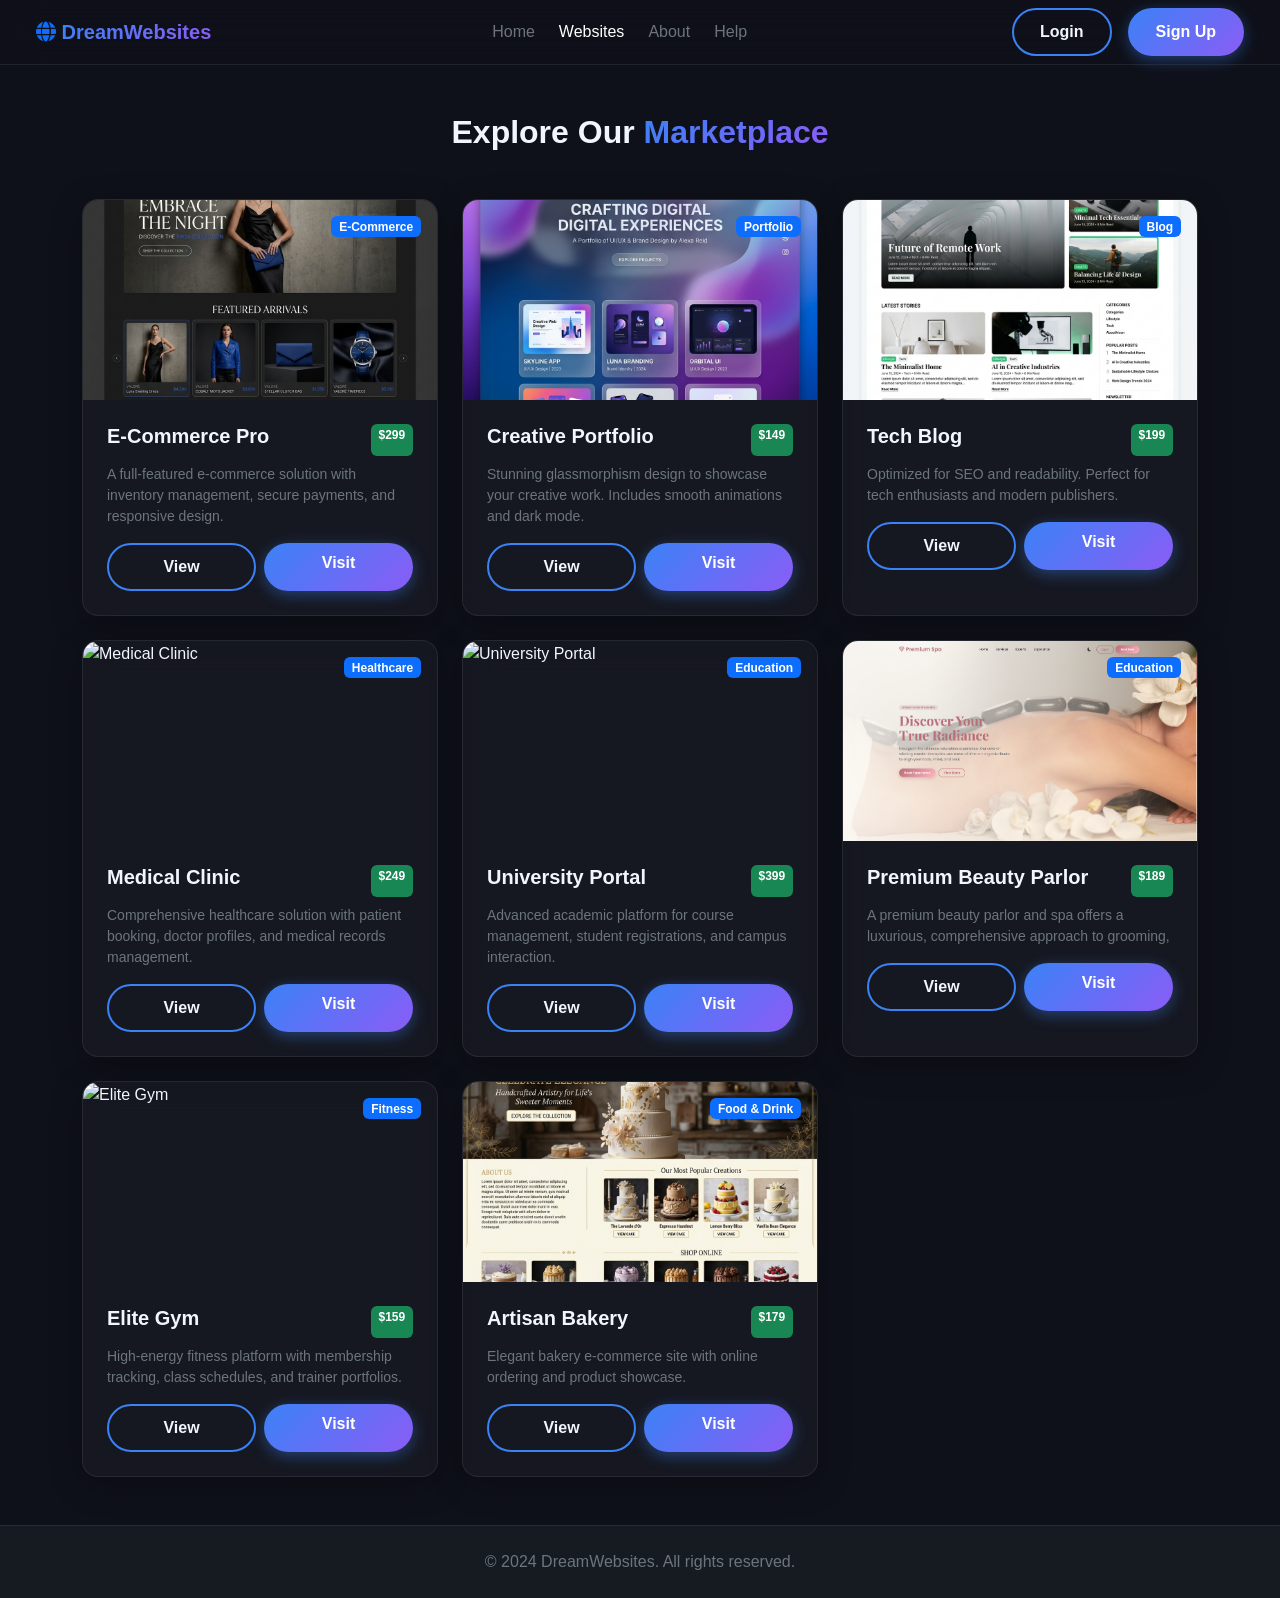
==== index.html @ 8cebb177 "Rename websites.html to index.html" ====
<!DOCTYPE html>
<html lang="en">

<head>
    <meta charset="UTF-8">
    <meta name="viewport" content="width=device-width, initial-scale=1.0">
    <title>Websites - DreamWebsites</title>
    <link href="https://cdn.jsdelivr.net/npm/bootstrap@5.3.0/dist/css/bootstrap.min.css" rel="stylesheet">
    <link rel="stylesheet" href="https://cdnjs.cloudflare.com/ajax/libs/font-awesome/6.4.0/css/all.min.css">
    <style>
        :root {
            --bg-primary: #0f111a;
            --bg-secondary: #161b22;
            --bg-tertiary: #1f242e;
            --text-primary: #f0f6fc;
            --text-secondary: #8b949e;
            --accent-primary: #3b82f6;
            --accent-secondary: #8b5cf6;
            --gradient-primary: linear-gradient(135deg, #3b82f6, #8b5cf6);
            --gradient-success: linear-gradient(135deg, #059669, #10b981);
            --glass-bg: rgba(255, 255, 255, 0.03);
            --glass-border: rgba(255, 255, 255, 0.08);
            --glass-shadow: 0 8px 32px 0 rgba(0, 0, 0, 0.3);
        }

        body {
            background-color: var(--bg-primary);
            color: var(--text-primary);
            font-family: 'Segoe UI', sans-serif;
            min-height: 100vh;
            display: flex;
            flex-direction: column;
        }

        .navbar-premium {
            background: rgba(15, 17, 26, 0.8) !important;
            backdrop-filter: blur(20px);
            border-bottom: 1px solid var(--glass-border);
            sticky;
            top: 0;
            z-index: 1000;
        }

        .text-gradient {
            background: var(--gradient-primary);
            -webkit-background-clip: text;
            -webkit-text-fill-color: transparent;
            background-clip: text;
        }

        .glass-panel {
            background: var(--glass-bg);
            backdrop-filter: blur(16px);
            border: 1px solid var(--glass-border);
            border-radius: 16px;
            box-shadow: var(--glass-shadow);
            transition: 0.3s;
        }

        .site-card {
            border-radius: 16px;
            overflow: hidden;
            display: flex;
            flex-direction: column;
            height: 100%;
            transition: 0.3s;
        }

        .site-card:hover {
            transform: translateY(-5px);
            box-shadow: 0 24px 60px rgba(99, 102, 241, 0.22);
        }

        .card-carousel {
            height: 200px;
            overflow: hidden;
        }

        .card-carousel img {
            width: 100%;
            height: 100%;
            object-fit: cover;
        }

        .btn-premium {
            background: var(--gradient-primary);
            color: #fff;
            border: none;
            border-radius: 50px;
            padding: 12px 28px;
            font-weight: 600;
            box-shadow: 0 4px 15px rgba(59, 130, 246, 0.4);
        }

        .btn-premium-outline {
            background: transparent;
            color: var(--text-primary);
            border: 2px solid var(--accent-primary);
            border-radius: 50px;
            padding: 10px 26px;
            font-weight: 600;
        }

        footer {
            border-top: 1px solid var(--glass-border);
            background: var(--bg-secondary);
            margin-top: auto;
        }
    </style>
</head>

<body>
    <nav class="navbar navbar-expand-lg navbar-premium px-4">
        <div class="container-fluid">
            <a class="navbar-brand fw-bold" href="demo.html">
                <i class="fas fa-globe text-primary"></i> <span class="text-gradient">DreamWebsites</span>
            </a>
            <div class="collapse navbar-collapse justify-content-center">
                <ul class="navbar-nav gap-2">
                    <li class="nav-item"><a class="nav-link text-secondary" href="demo.html">Home</a></li>
                    <li class="nav-item"><a class="nav-link active text-white" href="websites.html">Websites</a></li>
                    <li class="nav-item"><a class="nav-link text-secondary" href="about.html">About</a></li>
                    <li class="nav-item"><a class="nav-link text-secondary" href="help.html">Help</a></li>
                </ul>
            </div>
            <div class="d-flex gap-3">
                <a href="login.html" class="btn btn-premium-outline rounded-pill">Login</a>
                <a href="signup.html" class="btn btn-premium rounded-pill">Sign Up</a>
            </div>
        </div>
    </nav>

    <div class="container py-5">
        <h2 class="text-center fw-bold mb-5">Explore Our <span class="text-gradient">Marketplace</span></h2>
        <div class="row g-4" id="websitesGrid">
            <!-- Websites will be injected here via JavaScript -->
        </div>
    </div>

    <footer class="text-center py-4 mt-auto">
        <p class="mb-0 text-secondary">&copy; 2024 DreamWebsites. All rights reserved.</p>
    </footer>

    <!-- ========== PREMIUM VIEW MODAL ========== -->
    <div class="modal fade" id="viewModal" tabindex="-1" aria-labelledby="viewModalLabel" aria-hidden="true">
        <div class="modal-dialog modal-xl modal-dialog-centered">
            <div class="modal-content glass-panel border-0"
                style="background: rgba(15, 17, 26, 0.98); backdrop-filter: blur(30px);">
                <div class="modal-header border-0 pb-0">
                    <div>
                        <h4 class="modal-title fw-bold text-white mb-1" id="viewModalLabel">Website Preview</h4>
                        <p class="text-secondary small mb-0" id="viewModalCategory">Premium Listing</p>
                    </div>
                    <button type="button" class="btn-close btn-close-white" data-bs-dismiss="modal"
                        aria-label="Close"></button>
                </div>
                <div class="modal-body p-4">
                    <div class="row g-4">
                        <div class="col-lg-8">
                            <div id="carouselExample" class="carousel slide rounded-4 overflow-hidden shadow-lg" data-bs-ride="carousel">
                                <div class="carousel-inner" id="modalCarouselInner">
                                    <!-- Images injected here -->
                                </div>
                                <button class="carousel-control-prev" type="button" data-bs-target="#carouselExample"
                                    data-bs-slide="prev">
                                    <span class="carousel-control-prev-icon" aria-hidden="true"></span>
                                </button>
                                <button class="carousel-control-next" type="button" data-bs-target="#carouselExample"
                                    data-bs-slide="next">
                                    <span class="carousel-control-next-icon" aria-hidden="true"></span>
                                </button>
                            </div>
                        </div>
                        <div class="col-lg-4">
                            <div class="p-3 glass-panel h-100">
                                <h5 class="fw-bold mb-3">Gallery</h5>
                                <div class="row g-2" id="thumbnailStrip">
                                    <!-- Thumbnails injected here -->
                                </div>
                                <hr class="my-4 opacity-10">
                                <h5 class="fw-bold mb-3">Description</h5>
                                <p id="modalDescription" class="text-secondary small mb-4"></p>
                                <div class="d-grid gap-2">
                                    <a id="modalVisitBtn" href="#" target="_blank" class="btn btn-premium w-100">Visit Live Site</a>
                                    <button class="btn btn-premium-outline w-100" data-bs-dismiss="modal">Close Preview</button>
                                </div>
                            </div>
                        </div>
                    </div>
                </div>
            </div>
        </div>
    </div>

    <script src="https://cdn.jsdelivr.net/npm/bootstrap@5.3.0/dist/js/bootstrap.bundle.min.js"></script>
    <script>
        // ========== WEBSITE CONFIGURATION ==========
        // Add your images here to seamlessly integrate them into the marketplace.
        const websiteData = [
            {
                id: 1,
                name: "E-Commerce Pro",
                category: "E-Commerce",
                price: "$299",
                description: "A full-featured e-commerce solution with inventory management, secure payments, and responsive design.",
                mainImage: "images/ecommerce.png",
                gallery: [
                    "images/ecommerce.png",
                    "https://images.unsplash.com/photo-1441986300917-64674bd600d8",
                    "https://images.unsplash.com/photo-1472851294608-062f824d29cc"
                ],
                visitUrl: "https://example.com/ecommerce"
            },
            {
                id: 2,
                name: "Creative Portfolio",
                category: "Portfolio",
                price: "$149",
                description: "Stunning glassmorphism design to showcase your creative work. Includes smooth animations and dark mode.",
                mainImage: "images/portfolio.png",
                gallery: [
                    "images/portfolio.png",
                    "https://images.unsplash.com/photo-1507238691740-187a5b1d37b8",
                    "https://images.unsplash.com/photo-1545235617-9465d2a55698"
                ],
                visitUrl: "https://example.com/portfolio"
            },
            {
                id: 3,
                name: "Tech Blog",
                category: "Blog",
                price: "$199",
                description: "Optimized for SEO and readability. Perfect for tech enthusiasts and modern publishers.",
                mainImage: "images/blog.png",
                gallery: [
                    "images/blog.png",
                    "websites images/Tech blog 1.png",
                    "websites images/Tech blog 2.png",
                    "websites images/Tech blog 3.png",
                ],
                visitUrl: "https://dreamwebsites48-cyber.github.io/Tech-Blog/"
            },
            {
                id: 4,
                name: "Medical Clinic",
                category: "Healthcare",
                price: "$249",
                description: "Comprehensive healthcare solution with patient booking, doctor profiles, and medical records management.",
                mainImage: "https://images.unsplash.com/photo-1519494026892-80bbd2d6fd0d?q=80&w=600",
                gallery: [
                    "websites images/medecal farmasi 1.png",
                    "websites images/medecal farmasi 2.png",
                    "websites images/medecal farmasi 3.png",
                    "websites images/medecal farmasi 4.png",
                    "websites images/medecal farmasi 5.png",
                    "websites images/medecal farmasi 6.png",
                    "websites images/medecal farmasi 7.png",
                    "websites images/medecal farmasi 8.png",
                ],
                visitUrl: "https://dreamwebsites48-cyber.github.io/Modern-Medical-Clinic/"
            },
            {
                id: 5,
                name: "University Portal",
                category: "Education",
                price: "$399",
                description: "Advanced academic platform for course management, student registrations, and campus interaction.",
                mainImage: "websites images/university Portal 1.png",
                gallery: [
                    "websites images/university Portal 1.png",
                    "websites images/university Portal 2.png",
                    "websites images/university Portal 3.png"
                ],
                visitUrl: "https://dreamwebsites48-cyber.github.io/University-College-Portal/"
            },
            {
                id: 6,
                name: "Premium Beauty Parlor",
                category: "Education",
                price: "$189",
                description: "A premium beauty parlor and spa offers a luxurious, comprehensive approach to grooming,",
                mainImage: "websites images/Premium 1.png",
                gallery: [
                    "websites images/Premium 1.png",
                    "websites images/Premium 2.png",
                    "websites images/Premium 3.png",
                    "websites images/Premium 4.png",
                    "websites images/Premium 5.png",
                    "websites images/Premium 6.png",
                ],
                visitUrl: "https://dreamwebsites48-cyber.github.io/Premium-Beauty-Parlor-Spa/"
            },
            {
                id: 7,
                name: "Elite Gym",
                category: "Fitness",
                price: "$159",
                description: "High-energy fitness platform with membership tracking, class schedules, and trainer portfolios.",
                mainImage: "https://images.unsplash.com/photo-1534438327276-14e5300c3a48?q=80&w=600",
                gallery: [
                    "websites images/gym 1.png",
                    "websites images/gym 2.png",
                    "websites images/gym 3.png",
                    "websites images/gym 4.png",
                    "websites images/gym 5.png",
                    "websites images/gym 6.png",
                    "websites images/gym 7.png",
                ],
                visitUrl: "https://dreamwebsites48-cyber.github.io/Hardcore_Gym_Fitness_Center/"
            },
            {
                id: 8,
                name: "Artisan Bakery",
                category: "Food & Drink",
                price: "$179",
                description: "Elegant bakery e-commerce site with online ordering and product showcase.",
                mainImage: "images/bakery.png",
                gallery: [
                    "images/bakery.png",
                    "https://images.unsplash.com/photo-1509440159596-0249088772ff",
                    "https://images.unsplash.com/photo-1517433670267-08bbd4be890f",
                    "websites images/bakery 1.png",
                    "websites images/bakery 2.png",
                    "websites images/bakery 3.png",
                    "websites images/bakery 4.png",
                    "websites images/bakery 5.png",     
                    "websites images/bakery 6.png",
                    "websites images/bakery 7.png",    
                ],
                visitUrl: "https://dreamwebsites48-cyber.github.io/Artisan-Cake-Bakery-E-Commerce/index.html"
            }
        ];

        // ========== RENDER WEBSITES ==========
        function renderWebsites() {
            const grid = document.getElementById('websitesGrid');
            grid.innerHTML = websiteData.map(site => `
                <div class="col-md-6 col-lg-4">
                    <div class="glass-panel site-card">
                        <div class="card-carousel">
                            <img src="${site.mainImage}" alt="${site.name}">
                            <div class="badge bg-primary position-absolute top-0 end-0 m-3">${site.category}</div>
                        </div>
                        <div class="p-4 flex-grow-1">
                            <div class="d-flex justify-content-between mb-2">
                                <h5 class="fw-bold">${site.name}</h5>
                                <span class="badge bg-success">${site.price}</span>
                            </div>
                            <p class="text-secondary small">${site.description}</p>
                            <div class="d-flex gap-2 mt-3">
                                <button class="btn btn-premium-outline w-100" onclick="viewWebsite(${site.id})">View</button>
                                <a href="${site.visitUrl}" target="_blank" class="btn btn-premium w-100 text-center py-2">Visit</a>
                            </div>
                        </div>
                    </div>
                </div>
            `).join('');
        }

        // ========== MODAL LOGIC ==========
        function viewWebsite(id) {
            const site = websiteData.find(s => s.id === id);
            if (!site) return;

            const modalTitle = document.getElementById('viewModalLabel');
            const modalCategory = document.getElementById('viewModalCategory');
            const carouselInner = document.getElementById('modalCarouselInner');
            const thumbnailStrip = document.getElementById('thumbnailStrip');
            const modalDescription = document.getElementById('modalDescription');
            const modalVisitBtn = document.getElementById('modalVisitBtn');

            modalTitle.innerText = site.name;
            modalCategory.innerText = site.category;
            modalDescription.innerText = site.description;
            modalVisitBtn.href = site.visitUrl;

            // Render Carousel
            carouselInner.innerHTML = site.gallery.map((img, index) => `
                <div class="carousel-item ${index === 0 ? 'active' : ''}">
                    <img src="${img}" class="d-block w-100" style="height: 450px; object-fit: cover;" alt="Preview">
                </div>
            `).join('');

            // Render Thumbnails
            thumbnailStrip.innerHTML = site.gallery.map((img, index) => `
                <div class="col-3">
                    <img src="${img}" class="img-fluid rounded cursor-pointer ${index === 0 ? 'border border-primary' : 'opacity-75'}" 
                         style="height: 60px; width: 100%; object-fit: cover; cursor: pointer;"
                         onclick="goToSlide(${index}, this)" alt="Thumbnail">
                </div>
            `).join('');

            const modal = new bootstrap.Modal(document.getElementById('viewModal'));
            modal.show();
        }

        function goToSlide(index, element) {
            const carousel = new bootstrap.Carousel(document.getElementById('carouselExample'));
            carousel.to(index);
            
            // Update thumbnail borders
            document.querySelectorAll('#thumbnailStrip img').forEach(img => {
                img.classList.remove('border', 'border-primary');
                img.classList.add('opacity-75');
            });
            element.classList.add('border', 'border-primary');
            element.classList.remove('opacity-75');
        }

        // Initial render
        renderWebsites();
    </script>
</body>

</html>

</html>
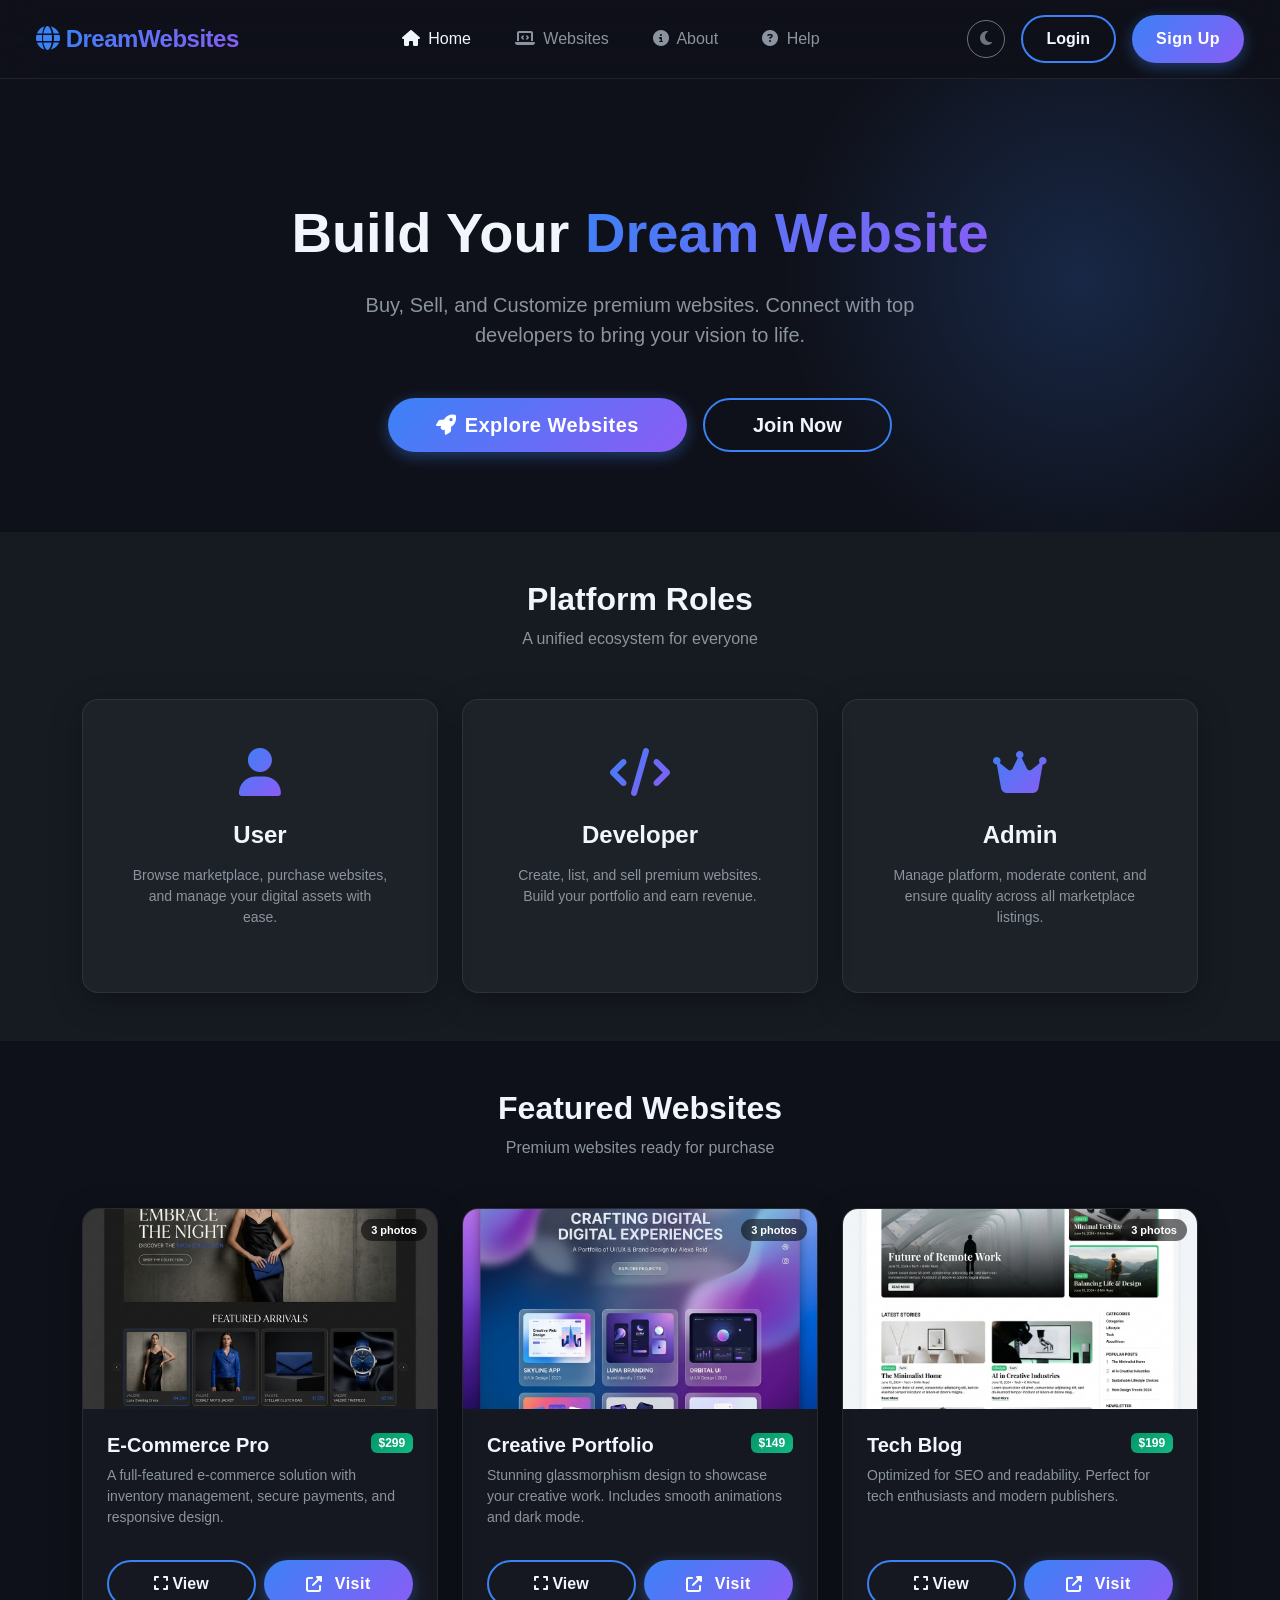
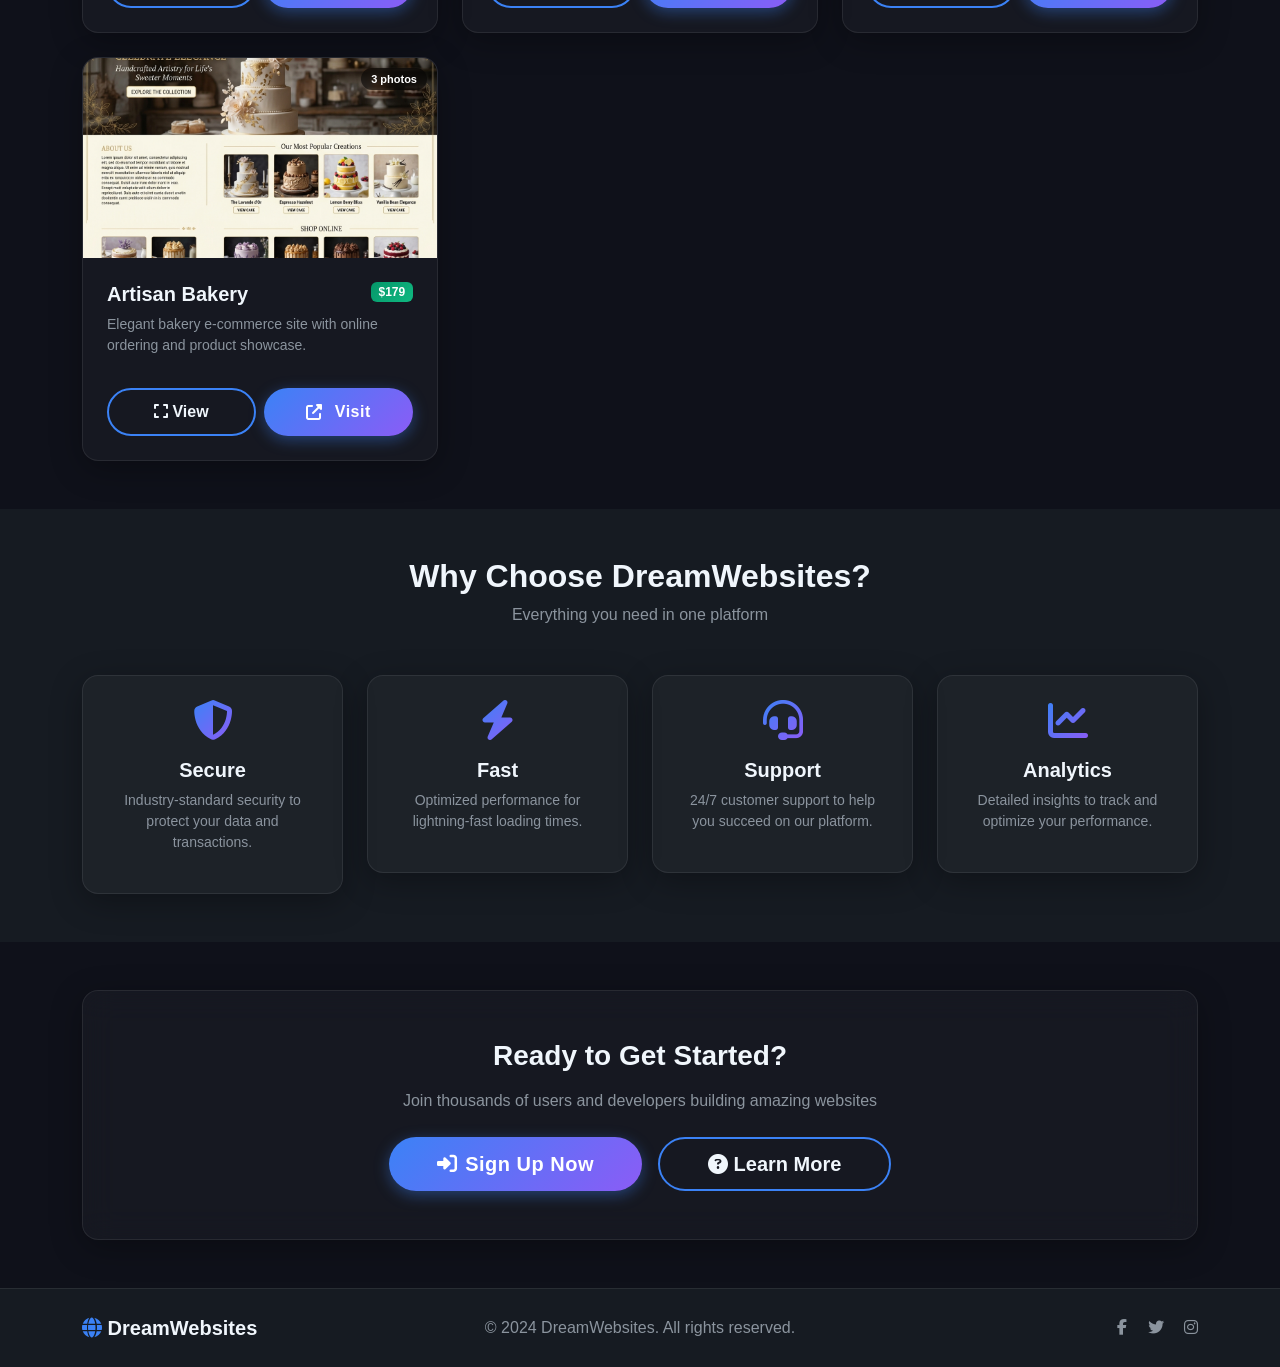
==== commit 0b48a3bf: "Rename demo.html to index.html" ====
--- a/index.html
+++ b/index.html
@@ -1,13 +1,17 @@
 <!DOCTYPE html>
 <html lang="en">
-
 <head>
     <meta charset="UTF-8">
     <meta name="viewport" content="width=device-width, initial-scale=1.0">
-    <title>Websites - DreamWebsites</title>
+    <title>DreamWebsites - Premium Web Platform (Demo)</title>
+    
+    <!-- Bootstrap CSS -->
     <link href="https://cdn.jsdelivr.net/npm/bootstrap@5.3.0/dist/css/bootstrap.min.css" rel="stylesheet">
+    <!-- FontAwesome Icons -->
     <link rel="stylesheet" href="https://cdnjs.cloudflare.com/ajax/libs/font-awesome/6.4.0/css/all.min.css">
+    
     <style>
+        /* ========== THEME VARIABLES ========== */
         :root {
             --bg-primary: #0f111a;
             --bg-secondary: #161b22;
@@ -16,72 +20,100 @@
             --text-secondary: #8b949e;
             --accent-primary: #3b82f6;
             --accent-secondary: #8b5cf6;
+            --accent-tertiary: #10b981;
+            --accent-warning: #f59e0b;
+            --accent-danger: #ef4444;
             --gradient-primary: linear-gradient(135deg, #3b82f6, #8b5cf6);
             --gradient-success: linear-gradient(135deg, #059669, #10b981);
             --glass-bg: rgba(255, 255, 255, 0.03);
             --glass-border: rgba(255, 255, 255, 0.08);
             --glass-shadow: 0 8px 32px 0 rgba(0, 0, 0, 0.3);
-        }
+            --font-main: 'Segoe UI', Tahoma, Geneva, Verdana, sans-serif;
+            --font-heading: 'Outfit', sans-serif;
+        }
+
+        [data-theme="light"] {
+            --bg-primary: #f8fafc;
+            --bg-secondary: #ffffff;
+            --bg-tertiary: #f1f5f9;
+            --text-primary: #0f172a;
+            --text-secondary: #475569;
+            --glass-bg: rgba(255, 255, 255, 0.7);
+            --glass-border: rgba(0, 0, 0, 0.05);
+            --glass-shadow: 0 8px 32px 0 rgba(31, 38, 135, 0.07);
+        }
+
+        /* ========== BASE STYLES ========== */
+        * { margin: 0; padding: 0; box-sizing: border-box; }
 
         body {
             background-color: var(--bg-primary);
             color: var(--text-primary);
-            font-family: 'Segoe UI', sans-serif;
+            font-family: var(--font-main);
+            transition: background-color 0.3s, color 0.3s;
+            overflow-x: hidden;
             min-height: 100vh;
             display: flex;
             flex-direction: column;
         }
 
-        .navbar-premium {
-            background: rgba(15, 17, 26, 0.8) !important;
-            backdrop-filter: blur(20px);
-            border-bottom: 1px solid var(--glass-border);
-            sticky;
-            top: 0;
-            z-index: 1000;
-        }
+        h1, h2, h3, h4, h5, h6 {
+            font-family: var(--font-heading);
+            font-weight: 700;
+            color: var(--text-primary);
+        }
+
+        a {
+            color: var(--accent-primary);
+            text-decoration: none;
+            transition: color 0.3s;
+        }
+
+        a:hover { color: var(--accent-secondary); }
 
         .text-gradient {
             background: var(--gradient-primary);
             -webkit-background-clip: text;
             -webkit-text-fill-color: transparent;
             background-clip: text;
-        }
-
-        .glass-panel {
-            background: var(--glass-bg);
-            backdrop-filter: blur(16px);
-            border: 1px solid var(--glass-border);
-            border-radius: 16px;
-            box-shadow: var(--glass-shadow);
-            transition: 0.3s;
-        }
-
-        .site-card {
-            border-radius: 16px;
-            overflow: hidden;
-            display: flex;
-            flex-direction: column;
-            height: 100%;
-            transition: 0.3s;
-        }
-
-        .site-card:hover {
-            transform: translateY(-5px);
-            box-shadow: 0 24px 60px rgba(99, 102, 241, 0.22);
-        }
-
-        .card-carousel {
-            height: 200px;
-            overflow: hidden;
-        }
-
-        .card-carousel img {
-            width: 100%;
-            height: 100%;
-            object-fit: cover;
-        }
-
+            display: inline-block;
+        }
+
+        /* ========== NAVBAR ========== */
+        .navbar-premium {
+            background: rgba(15, 17, 26, 0.8) !important;
+            backdrop-filter: blur(20px);
+            border-bottom: 1px solid var(--glass-border);
+            padding: 15px 0;
+            position: sticky;
+            top: 0;
+            z-index: 1000;
+        }
+
+        [data-theme="light"] .navbar-premium {
+            background: rgba(255, 255, 255, 0.8) !important;
+        }
+
+        .navbar-brand {
+            font-family: var(--font-heading);
+            font-weight: 800;
+            font-size: 1.5rem;
+            letter-spacing: -0.5px;
+        }
+
+        .nav-link {
+            font-weight: 500;
+            color: var(--text-secondary) !important;
+            margin: 0 10px;
+            position: relative;
+            transition: color 0.3s;
+        }
+
+        .nav-link:hover, .nav-link.active {
+            color: var(--text-primary) !important;
+        }
+
+        /* ========== BUTTONS ========== */
         .btn-premium {
             background: var(--gradient-primary);
             color: #fff;
@@ -89,7 +121,19 @@
             border-radius: 50px;
             padding: 12px 28px;
             font-weight: 600;
+            letter-spacing: 0.5px;
+            transition: all 0.3s ease;
             box-shadow: 0 4px 15px rgba(59, 130, 246, 0.4);
+            display: inline-flex;
+            align-items: center;
+            justify-content: center;
+            gap: 8px;
+        }
+
+        .btn-premium:hover {
+            transform: translateY(-2px);
+            box-shadow: 0 8px 25px rgba(59, 130, 246, 0.6);
+            color: #fff;
         }
 
         .btn-premium-outline {
@@ -99,91 +143,351 @@
             border-radius: 50px;
             padding: 10px 26px;
             font-weight: 600;
-        }
-
+            transition: all 0.3s ease;
+        }
+
+        .btn-premium-outline:hover {
+            background: var(--accent-primary);
+            color: #fff;
+            box-shadow: 0 4px 15px rgba(59, 130, 246, 0.4);
+        }
+
+        /* ========== GLASS PANEL ========== */
+        .glass-panel {
+            background: var(--glass-bg);
+            backdrop-filter: blur(16px);
+            border: 1px solid var(--glass-border);
+            border-radius: 16px;
+            box-shadow: var(--glass-shadow);
+            transition: transform 0.3s, box-shadow 0.3s;
+        }
+
+        .glass-panel:hover {
+            transform: translateY(-5px);
+            box-shadow: 0 12px 40px 0 rgba(0, 0, 0, 0.4);
+        }
+
+        /* ========== HERO SECTION ========== */
+        .hero-premium {
+            padding: 120px 0 80px;
+            position: relative;
+            overflow: hidden;
+        }
+
+        .hero-bg-glow {
+            position: absolute;
+            width: 600px;
+            height: 600px;
+            background: radial-gradient(circle, rgba(59, 130, 246, 0.2) 0%, rgba(0,0,0,0) 70%);
+            top: -100px;
+            right: -100px;
+            z-index: -1;
+            border-radius: 50%;
+        }
+
+        /* ========== ANIMATIONS ========== */
+        @keyframes fadeUp {
+            from {
+                opacity: 0;
+                transform: translateY(20px);
+            }
+            to {
+                opacity: 1;
+                transform: translateY(0);
+            }
+        }
+
+        .animate-fade-up {
+            animation: fadeUp 0.8s ease forwards;
+            opacity: 0;
+        }
+
+        /* ========== CARDS ========== */
+        .site-card {
+            border-radius: 16px;
+            overflow: hidden;
+            display: flex;
+            flex-direction: column;
+            height: 100%;
+            transition: transform 0.3s ease, box-shadow 0.3s ease;
+        }
+
+        .site-card:hover {
+            transform: translateY(-5px);
+            box-shadow: 0 24px 60px rgba(99,102,241,0.22);
+        }
+
+        .card-carousel {
+            position: relative;
+            height: 200px;
+            overflow: hidden;
+            flex-shrink: 0;
+        }
+
+        .card-carousel img {
+            width: 100%;
+            height: 100%;
+            object-fit: cover;
+        }
+
+        .img-count-pill {
+            position: absolute;
+            top: 10px;
+            right: 10px;
+            background: rgba(0,0,0,0.55);
+            backdrop-filter: blur(6px);
+            color: #fff;
+            font-size: 11px;
+            font-weight: 700;
+            padding: 3px 10px;
+            border-radius: 20px;
+            z-index: 10;
+            pointer-events: none;
+        }
+
+        /* ========== FOOTER ========== */
         footer {
             border-top: 1px solid var(--glass-border);
             background: var(--bg-secondary);
             margin-top: auto;
         }
+
+        /* ========== SCROLLBAR ========== */
+        ::-webkit-scrollbar {
+            width: 8px;
+        }
+
+        ::-webkit-scrollbar-track {
+            background: var(--bg-primary);
+        }
+
+        ::-webkit-scrollbar-thumb {
+            background: var(--bg-tertiary);
+            border-radius: 4px;
+        }
+
+        ::-webkit-scrollbar-thumb:hover {
+            background: var(--accent-primary);
+        }
+
+        /* ========== UTILITY ========== */
+        .text-secondary { color: var(--text-secondary) !important; }
+        .opacity-50 { opacity: 0.5; }
     </style>
 </head>
-
-<body>
-    <nav class="navbar navbar-expand-lg navbar-premium px-4">
-        <div class="container-fluid">
-            <a class="navbar-brand fw-bold" href="demo.html">
-                <i class="fas fa-globe text-primary"></i> <span class="text-gradient">DreamWebsites</span>
-            </a>
-            <div class="collapse navbar-collapse justify-content-center">
-                <ul class="navbar-nav gap-2">
-                    <li class="nav-item"><a class="nav-link text-secondary" href="demo.html">Home</a></li>
-                    <li class="nav-item"><a class="nav-link active text-white" href="websites.html">Websites</a></li>
-                    <li class="nav-item"><a class="nav-link text-secondary" href="about.html">About</a></li>
-                    <li class="nav-item"><a class="nav-link text-secondary" href="help.html">Help</a></li>
-                </ul>
-            </div>
-            <div class="d-flex gap-3">
-                <a href="login.html" class="btn btn-premium-outline rounded-pill">Login</a>
-                <a href="signup.html" class="btn btn-premium rounded-pill">Sign Up</a>
-            </div>
-        </div>
-    </nav>
-
-    <div class="container py-5">
-        <h2 class="text-center fw-bold mb-5">Explore Our <span class="text-gradient">Marketplace</span></h2>
+<body data-theme="dark">
+
+<!-- ========== NAVBAR ========== -->
+<nav class="navbar navbar-expand-lg navbar-premium px-4">
+    <div class="container-fluid">
+        <a class="navbar-brand" href="#">
+            <i class="fas fa-globe" style="color: var(--accent-primary);"></i>
+            <span class="text-gradient">DreamWebsites</span>
+        </a>
+        
+        <button class="navbar-toggler btn-outline-secondary" type="button" data-bs-toggle="collapse" data-bs-target="#mainNavbar">
+            <span class="navbar-toggler-icon"></span>
+        </button>
+
+        <div class="collapse navbar-collapse justify-content-center" id="mainNavbar">
+            <ul class="navbar-nav gap-2">
+                <li class="nav-item"><a class="nav-link active" href="demo.html"><i class="fas fa-home me-1"></i> Home</a></li>
+                <li class="nav-item"><a class="nav-link" href="websites.html"><i class="fas fa-laptop-code me-1"></i> Websites</a></li>
+                <li class="nav-item"><a class="nav-link" href="about.html"><i class="fas fa-info-circle me-1"></i> About</a></li>
+                <li class="nav-item"><a class="nav-link" href="help.html"><i class="fas fa-question-circle me-1"></i> Help</a></li>
+            </ul>
+        </div>
+        
+        <div class="d-flex align-items-center gap-3">
+            <button id="theme-toggle" class="btn btn-outline-secondary rounded-circle" title="Toggle Theme">
+                <i class="fas fa-moon"></i>
+            </button>
+            <a href="login.html" class="btn btn-premium-outline rounded-pill px-4">Login</a>
+            <a href="signup.html" class="btn btn-premium rounded-pill px-4 fw-bold">Sign Up</a>
+        </div>
+    </div>
+</nav>
+
+<!-- ========== HERO SECTION ========== -->
+<section class="hero-premium text-center">
+    <div class="hero-bg-glow"></div>
+    <div class="container position-relative z-1">
+        <h1 class="display-4 fw-bolder mb-4 animate-fade-up">Build Your <span class="text-gradient">Dream Website</span></h1>
+        <p class="lead mb-5 text-secondary animate-fade-up" style="max-width: 600px; margin: 0 auto; animation-delay: 0.1s;">
+            Buy, Sell, and Customize premium websites. Connect with top developers to bring your vision to life.
+        </p>
+        <div class="d-flex justify-content-center gap-3 animate-fade-up" style="animation-delay: 0.2s;">
+            <a href="websites.html" class="btn btn-premium btn-lg px-5"><i class="fas fa-rocket"></i> Explore Websites</a>
+            <a href="signup.html" class="btn btn-premium-outline btn-lg px-5">Join Now</a>
+        </div>
+    </div>
+</section>
+
+<!-- ========== PLATFORM ROLES ========== -->
+<section class="py-5" style="background: var(--bg-secondary);">
+    <div class="container">
+        <div class="text-center mb-5 animate-fade-up">
+            <h2 class="fw-bold">Platform Roles</h2>
+            <p class="text-secondary">A unified ecosystem for everyone</p>
+        </div>
+        <div class="row g-4">
+            <div class="col-md-4 animate-fade-up" style="animation-delay: 0.1s;">
+                <div class="glass-panel p-5 text-center h-100">
+                    <div class="mb-4">
+                        <i class="fas fa-user text-gradient" style="font-size: 3rem;"></i>
+                    </div>
+                    <h4>User</h4>
+                    <p class="text-secondary small mt-3">Browse marketplace, purchase websites, and manage your digital assets with ease.</p>
+                </div>
+            </div>
+            <div class="col-md-4 animate-fade-up" style="animation-delay: 0.2s;">
+                <div class="glass-panel p-5 text-center h-100">
+                    <div class="mb-4">
+                        <i class="fas fa-code text-gradient" style="font-size: 3rem;"></i>
+                    </div>
+                    <h4>Developer</h4>
+                    <p class="text-secondary small mt-3">Create, list, and sell premium websites. Build your portfolio and earn revenue.</p>
+                </div>
+            </div>
+            <div class="col-md-4 animate-fade-up" style="animation-delay: 0.3s;">
+                <div class="glass-panel p-5 text-center h-100">
+                    <div class="mb-4">
+                        <i class="fas fa-crown text-gradient" style="font-size: 3rem;"></i>
+                    </div>
+                    <h4>Admin</h4>
+                    <p class="text-secondary small mt-3">Manage platform, moderate content, and ensure quality across all marketplace listings.</p>
+                </div>
+            </div>
+        </div>
+    </div>
+</section>
+
+<!-- ========== FEATURED WEBSITES ========== -->
+<section class="py-5" id="websites">
+    <div class="container">
+        <div class="text-center mb-5 animate-fade-up">
+            <h2 class="fw-bold">Featured Websites</h2>
+            <p class="text-secondary">Premium websites ready for purchase</p>
+        </div>
         <div class="row g-4" id="websitesGrid">
             <!-- Websites will be injected here via JavaScript -->
         </div>
     </div>
-
-    <footer class="text-center py-4 mt-auto">
-        <p class="mb-0 text-secondary">&copy; 2024 DreamWebsites. All rights reserved.</p>
-    </footer>
-
-    <!-- ========== PREMIUM VIEW MODAL ========== -->
-    <div class="modal fade" id="viewModal" tabindex="-1" aria-labelledby="viewModalLabel" aria-hidden="true">
-        <div class="modal-dialog modal-xl modal-dialog-centered">
-            <div class="modal-content glass-panel border-0"
-                style="background: rgba(15, 17, 26, 0.98); backdrop-filter: blur(30px);">
-                <div class="modal-header border-0 pb-0">
-                    <div>
-                        <h4 class="modal-title fw-bold text-white mb-1" id="viewModalLabel">Website Preview</h4>
-                        <p class="text-secondary small mb-0" id="viewModalCategory">Premium Listing</p>
+</section>
+
+<!-- ========== FEATURES SECTION ========== -->
+<section class="py-5" style="background: var(--bg-secondary);" id="about">
+    <div class="container">
+        <div class="text-center mb-5 animate-fade-up">
+            <h2 class="fw-bold">Why Choose DreamWebsites?</h2>
+            <p class="text-secondary">Everything you need in one platform</p>
+        </div>
+        <div class="row g-4">
+            <div class="col-md-6 col-lg-3 animate-fade-up" style="animation-delay: 0.1s;">
+                <div class="glass-panel p-4 text-center">
+                    <i class="fas fa-shield-alt text-gradient" style="font-size: 2.5rem;"></i>
+                    <h5 class="mt-3 fw-bold">Secure</h5>
+                    <p class="text-secondary small mt-2">Industry-standard security to protect your data and transactions.</p>
+                </div>
+            </div>
+            <div class="col-md-6 col-lg-3 animate-fade-up" style="animation-delay: 0.2s;">
+                <div class="glass-panel p-4 text-center">
+                    <i class="fas fa-bolt text-gradient" style="font-size: 2.5rem;"></i>
+                    <h5 class="mt-3 fw-bold">Fast</h5>
+                    <p class="text-secondary small mt-2">Optimized performance for lightning-fast loading times.</p>
+                </div>
+            </div>
+            <div class="col-md-6 col-lg-3 animate-fade-up" style="animation-delay: 0.3s;">
+                <div class="glass-panel p-4 text-center">
+                    <i class="fas fa-headset text-gradient" style="font-size: 2.5rem;"></i>
+                    <h5 class="mt-3 fw-bold">Support</h5>
+                    <p class="text-secondary small mt-2">24/7 customer support to help you succeed on our platform.</p>
+                </div>
+            </div>
+            <div class="col-md-6 col-lg-3 animate-fade-up" style="animation-delay: 0.4s;">
+                <div class="glass-panel p-4 text-center">
+                    <i class="fas fa-chart-line text-gradient" style="font-size: 2.5rem;"></i>
+                    <h5 class="mt-3 fw-bold">Analytics</h5>
+                    <p class="text-secondary small mt-2">Detailed insights to track and optimize your performance.</p>
+                </div>
+            </div>
+        </div>
+    </div>
+</section>
+
+<!-- ========== CTA SECTION ========== -->
+<section class="py-5">
+    <div class="container">
+        <div class="glass-panel p-5 text-center animate-fade-up">
+            <h3 class="fw-bold mb-3">Ready to Get Started?</h3>
+            <p class="text-secondary mb-4">Join thousands of users and developers building amazing websites</p>
+            <div class="d-flex justify-content-center gap-3 flex-wrap">
+                <a href="#" class="btn btn-premium btn-lg px-5"><i class="fas fa-sign-in-alt"></i> Sign Up Now</a>
+                <a href="#" class="btn btn-premium-outline btn-lg px-5"><i class="fas fa-question-circle"></i> Learn More</a>
+            </div>
+        </div>
+    </div>
+</section>
+
+<!-- ========== FOOTER ========== -->
+<footer class="text-center py-4 mt-auto">
+    <div class="container">
+        <div class="row align-items-center">
+            <div class="col-md-4 text-md-start mb-3 mb-md-0">
+                <span class="fs-5 fw-bold">
+                    <i class="fas fa-globe" style="color: var(--accent-primary);"></i> DreamWebsites
+                </span>
+            </div>
+            <div class="col-md-4 mb-3 mb-md-0">
+                <p class="mb-0 text-secondary">&copy; 2024 DreamWebsites. All rights reserved.</p>
+            </div>
+            <div class="col-md-4 text-md-end">
+                <a href="#" class="text-secondary me-3"><i class="fab fa-facebook-f"></i></a>
+                <a href="#" class="text-secondary me-3"><i class="fab fa-twitter"></i></a>
+                <a href="#" class="text-secondary"><i class="fab fa-instagram"></i></a>
+            </div>
+        </div>
+    </div>
+</footer>
+
+<!-- ========== PREMIUM VIEW MODAL ========== -->
+<div class="modal fade" id="viewModal" tabindex="-1" aria-labelledby="viewModalLabel" aria-hidden="true">
+    <div class="modal-dialog modal-xl modal-dialog-centered">
+        <div class="modal-content glass-panel border-0" style="background: rgba(15, 17, 26, 0.98); backdrop-filter: blur(30px);">
+            <div class="modal-header border-0 pb-0">
+                <div>
+                    <h4 class="modal-title fw-bold text-white mb-1" id="viewModalLabel">Website Preview</h4>
+                    <p class="text-secondary small mb-0" id="viewModalCategory">Premium Listing</p>
+                </div>
+                <button type="button" class="btn-close btn-close-white" data-bs-dismiss="modal" aria-label="Close"></button>
+            </div>
+            <div class="modal-body p-4">
+                <div class="row g-4">
+                    <div class="col-lg-8">
+                        <div id="carouselExample" class="carousel slide rounded-4 overflow-hidden shadow-lg" data-bs-ride="carousel">
+                            <div class="carousel-inner" id="modalCarouselInner">
+                                <!-- Images will be injected here -->
+                            </div>
+                            <button class="carousel-control-prev" type="button" data-bs-target="#carouselExample" data-bs-slide="prev">
+                                <span class="carousel-control-prev-icon" aria-hidden="true"></span>
+                            </button>
+                            <button class="carousel-control-next" type="button" data-bs-target="#carouselExample" data-bs-slide="next">
+                                <span class="carousel-control-next-icon" aria-hidden="true"></span>
+                            </button>
+                        </div>
                     </div>
-                    <button type="button" class="btn-close btn-close-white" data-bs-dismiss="modal"
-                        aria-label="Close"></button>
-                </div>
-                <div class="modal-body p-4">
-                    <div class="row g-4">
-                        <div class="col-lg-8">
-                            <div id="carouselExample" class="carousel slide rounded-4 overflow-hidden shadow-lg" data-bs-ride="carousel">
-                                <div class="carousel-inner" id="modalCarouselInner">
-                                    <!-- Images injected here -->
-                                </div>
-                                <button class="carousel-control-prev" type="button" data-bs-target="#carouselExample"
-                                    data-bs-slide="prev">
-                                    <span class="carousel-control-prev-icon" aria-hidden="true"></span>
-                                </button>
-                                <button class="carousel-control-next" type="button" data-bs-target="#carouselExample"
-                                    data-bs-slide="next">
-                                    <span class="carousel-control-next-icon" aria-hidden="true"></span>
-                                </button>
+                    <div class="col-lg-4">
+                        <div class="p-3 glass-panel h-100">
+                            <h5 class="fw-bold mb-3">Gallery</h5>
+                            <div class="row g-2" id="thumbnailStrip">
+                                <!-- Thumbnails injected here -->
                             </div>
-                        </div>
-                        <div class="col-lg-4">
-                            <div class="p-3 glass-panel h-100">
-                                <h5 class="fw-bold mb-3">Gallery</h5>
-                                <div class="row g-2" id="thumbnailStrip">
-                                    <!-- Thumbnails injected here -->
-                                </div>
-                                <hr class="my-4 opacity-10">
-                                <h5 class="fw-bold mb-3">Description</h5>
-                                <p id="modalDescription" class="text-secondary small mb-4"></p>
-                                <div class="d-grid gap-2">
-                                    <a id="modalVisitBtn" href="#" target="_blank" class="btn btn-premium w-100">Visit Live Site</a>
-                                    <button class="btn btn-premium-outline w-100" data-bs-dismiss="modal">Close Preview</button>
-                                </div>
+                            <hr class="my-4 opacity-10">
+                            <h5 class="fw-bold mb-3">Description</h5>
+                            <p id="modalDescription" class="text-secondary small mb-4"></p>
+                            <div class="d-grid gap-2">
+                                <a id="modalVisitBtn" href="#" target="_blank" class="btn btn-premium w-100">Visit Live Site</a>
+                                <button class="btn btn-premium-outline w-100" data-bs-dismiss="modal">Close Preview</button>
                             </div>
                         </div>
                     </div>
@@ -191,227 +495,192 @@
             </div>
         </div>
     </div>
-
-    <script src="https://cdn.jsdelivr.net/npm/bootstrap@5.3.0/dist/js/bootstrap.bundle.min.js"></script>
-    <script>
-        // ========== WEBSITE CONFIGURATION ==========
-        // Add your images here to seamlessly integrate them into the marketplace.
-        const websiteData = [
-            {
-                id: 1,
-                name: "E-Commerce Pro",
-                category: "E-Commerce",
-                price: "$299",
-                description: "A full-featured e-commerce solution with inventory management, secure payments, and responsive design.",
-                mainImage: "images/ecommerce.png",
-                gallery: [
-                    "images/ecommerce.png",
-                    "https://images.unsplash.com/photo-1441986300917-64674bd600d8",
-                    "https://images.unsplash.com/photo-1472851294608-062f824d29cc"
-                ],
-                visitUrl: "https://example.com/ecommerce"
-            },
-            {
-                id: 2,
-                name: "Creative Portfolio",
-                category: "Portfolio",
-                price: "$149",
-                description: "Stunning glassmorphism design to showcase your creative work. Includes smooth animations and dark mode.",
-                mainImage: "images/portfolio.png",
-                gallery: [
-                    "images/portfolio.png",
-                    "https://images.unsplash.com/photo-1507238691740-187a5b1d37b8",
-                    "https://images.unsplash.com/photo-1545235617-9465d2a55698"
-                ],
-                visitUrl: "https://example.com/portfolio"
-            },
-            {
-                id: 3,
-                name: "Tech Blog",
-                category: "Blog",
-                price: "$199",
-                description: "Optimized for SEO and readability. Perfect for tech enthusiasts and modern publishers.",
-                mainImage: "images/blog.png",
-                gallery: [
-                    "images/blog.png",
-                    "websites images/Tech blog 1.png",
-                    "websites images/Tech blog 2.png",
-                    "websites images/Tech blog 3.png",
-                ],
-                visitUrl: "https://dreamwebsites48-cyber.github.io/Tech-Blog/"
-            },
-            {
-                id: 4,
-                name: "Medical Clinic",
-                category: "Healthcare",
-                price: "$249",
-                description: "Comprehensive healthcare solution with patient booking, doctor profiles, and medical records management.",
-                mainImage: "https://images.unsplash.com/photo-1519494026892-80bbd2d6fd0d?q=80&w=600",
-                gallery: [
-                    "websites images/medecal farmasi 1.png",
-                    "websites images/medecal farmasi 2.png",
-                    "websites images/medecal farmasi 3.png",
-                    "websites images/medecal farmasi 4.png",
-                    "websites images/medecal farmasi 5.png",
-                    "websites images/medecal farmasi 6.png",
-                    "websites images/medecal farmasi 7.png",
-                    "websites images/medecal farmasi 8.png",
-                ],
-                visitUrl: "https://dreamwebsites48-cyber.github.io/Modern-Medical-Clinic/"
-            },
-            {
-                id: 5,
-                name: "University Portal",
-                category: "Education",
-                price: "$399",
-                description: "Advanced academic platform for course management, student registrations, and campus interaction.",
-                mainImage: "websites images/university Portal 1.png",
-                gallery: [
-                    "websites images/university Portal 1.png",
-                    "websites images/university Portal 2.png",
-                    "websites images/university Portal 3.png"
-                ],
-                visitUrl: "https://dreamwebsites48-cyber.github.io/University-College-Portal/"
-            },
-            {
-                id: 6,
-                name: "Premium Beauty Parlor",
-                category: "Education",
-                price: "$189",
-                description: "A premium beauty parlor and spa offers a luxurious, comprehensive approach to grooming,",
-                mainImage: "websites images/Premium 1.png",
-                gallery: [
-                    "websites images/Premium 1.png",
-                    "websites images/Premium 2.png",
-                    "websites images/Premium 3.png",
-                    "websites images/Premium 4.png",
-                    "websites images/Premium 5.png",
-                    "websites images/Premium 6.png",
-                ],
-                visitUrl: "https://dreamwebsites48-cyber.github.io/Premium-Beauty-Parlor-Spa/"
-            },
-            {
-                id: 7,
-                name: "Elite Gym",
-                category: "Fitness",
-                price: "$159",
-                description: "High-energy fitness platform with membership tracking, class schedules, and trainer portfolios.",
-                mainImage: "https://images.unsplash.com/photo-1534438327276-14e5300c3a48?q=80&w=600",
-                gallery: [
-                    "websites images/gym 1.png",
-                    "websites images/gym 2.png",
-                    "websites images/gym 3.png",
-                    "websites images/gym 4.png",
-                    "websites images/gym 5.png",
-                    "websites images/gym 6.png",
-                    "websites images/gym 7.png",
-                ],
-                visitUrl: "https://dreamwebsites48-cyber.github.io/Hardcore_Gym_Fitness_Center/"
-            },
-            {
-                id: 8,
-                name: "Artisan Bakery",
-                category: "Food & Drink",
-                price: "$179",
-                description: "Elegant bakery e-commerce site with online ordering and product showcase.",
-                mainImage: "images/bakery.png",
-                gallery: [
-                    "images/bakery.png",
-                    "https://images.unsplash.com/photo-1509440159596-0249088772ff",
-                    "https://images.unsplash.com/photo-1517433670267-08bbd4be890f",
-                    "websites images/bakery 1.png",
-                    "websites images/bakery 2.png",
-                    "websites images/bakery 3.png",
-                    "websites images/bakery 4.png",
-                    "websites images/bakery 5.png",     
-                    "websites images/bakery 6.png",
-                    "websites images/bakery 7.png",    
-                ],
-                visitUrl: "https://dreamwebsites48-cyber.github.io/Artisan-Cake-Bakery-E-Commerce/index.html"
-            }
-        ];
-
-        // ========== RENDER WEBSITES ==========
-        function renderWebsites() {
-            const grid = document.getElementById('websitesGrid');
-            grid.innerHTML = websiteData.map(site => `
-                <div class="col-md-6 col-lg-4">
-                    <div class="glass-panel site-card">
-                        <div class="card-carousel">
-                            <img src="${site.mainImage}" alt="${site.name}">
-                            <div class="badge bg-primary position-absolute top-0 end-0 m-3">${site.category}</div>
+</div>
+
+<!-- Bootstrap JS -->
+<script src="https://cdn.jsdelivr.net/npm/bootstrap@5.3.0/dist/js/bootstrap.bundle.min.js"></script>
+
+<script>
+    // ========== WEBSITE CONFIGURATION ==========
+    const websiteData = [
+        {
+            id: 1,
+            name: "E-Commerce Pro",
+            category: "E-Commerce",
+            price: "$299",
+            description: "A full-featured e-commerce solution with inventory management, secure payments, and responsive design.",
+            mainImage: "images/ecommerce.png",
+            gallery: [
+                "images/ecommerce.png",
+                "https://images.unsplash.com/photo-1441986300917-64674bd600d8",
+                "https://images.unsplash.com/photo-1472851294608-062f824d29cc"
+            ],
+            visitUrl: "https://example.com/ecommerce"
+        },
+        {
+            id: 2,
+            name: "Creative Portfolio",
+            category: "Portfolio",
+            price: "$149",
+            description: "Stunning glassmorphism design to showcase your creative work. Includes smooth animations and dark mode.",
+            mainImage: "images/portfolio.png",
+            gallery: [
+                "images/portfolio.png",
+                "https://images.unsplash.com/photo-1507238691740-187a5b1d37b8",
+                "https://images.unsplash.com/photo-1545235617-9465d2a55698"
+            ],
+            visitUrl: "https://example.com/portfolio"
+        },
+        {
+            id: 3,
+            name: "Tech Blog",
+            category: "Blog",
+            price: "$199",
+            description: "Optimized for SEO and readability. Perfect for tech enthusiasts and modern publishers.",
+            mainImage: "images/blog.png",
+            gallery: [
+                "images/blog.png",
+                "https://images.unsplash.com/photo-1499750310107-5fef28a66643",
+                "https://images.unsplash.com/photo-1486312338219-ce68d2c6f44d"
+            ],
+            visitUrl: "https://example.com/blog"
+        },
+        {
+            id: 8,
+            name: "Artisan Bakery",
+            category: "Food & Drink",
+            price: "$179",
+            description: "Elegant bakery e-commerce site with online ordering and product showcase.",
+            mainImage: "images/bakery.png",
+            gallery: [
+                "images/bakery.png",
+                "https://images.unsplash.com/photo-1509440159596-0249088772ff",
+                "https://images.unsplash.com/photo-1517433670267-08bbd4be890f"
+            ],
+            visitUrl: "https://dreamwebsites48-cyber.github.io/Artisan-Cake-Bakery-E-Commerce/"
+        }
+    ];
+
+    // ========== THEME TOGGLE ==========
+    const themeToggle = document.getElementById('theme-toggle');
+    const body = document.body;
+    const icon = themeToggle.querySelector('i');
+
+    const savedTheme = localStorage.getItem('theme') || 'dark';
+    body.setAttribute('data-theme', savedTheme);
+    updateThemeIcon(savedTheme);
+
+    themeToggle.addEventListener('click', () => {
+        const currentTheme = body.getAttribute('data-theme');
+        const newTheme = currentTheme === 'light' ? 'dark' : 'light';
+        body.setAttribute('data-theme', newTheme);
+        localStorage.setItem('theme', newTheme);
+        updateThemeIcon(newTheme);
+    });
+
+    function updateThemeIcon(theme) {
+        if (theme === 'light') {
+            icon.classList.remove('fa-moon');
+            icon.classList.add('fa-sun');
+        } else {
+            icon.classList.remove('fa-sun');
+            icon.classList.add('fa-moon');
+        }
+    }
+
+    // ========== RENDER WEBSITES ==========
+    function renderWebsites() {
+        const grid = document.getElementById('websitesGrid');
+        if(!grid) return;
+        grid.innerHTML = websiteData.map((site, index) => `
+            <div class="col-md-6 col-lg-4 animate-fade-up" style="animation-delay: ${0.1 * (index + 1)}s;">
+                <div class="glass-panel site-card">
+                    <div class="card-carousel">
+                        <img src="${site.mainImage}" alt="${site.name}">
+                        <div class="img-count-pill">${site.gallery.length} photos</div>
+                    </div>
+                    <div class="p-4 d-flex flex-column flex-grow-1">
+                        <div class="d-flex justify-content-between align-items-start mb-2">
+                            <h5 class="fw-bold mb-0">${site.name}</h5>
+                            <span class="badge" style="background: var(--gradient-success);">${site.price}</span>
                         </div>
-                        <div class="p-4 flex-grow-1">
-                            <div class="d-flex justify-content-between mb-2">
-                                <h5 class="fw-bold">${site.name}</h5>
-                                <span class="badge bg-success">${site.price}</span>
-                            </div>
-                            <p class="text-secondary small">${site.description}</p>
-                            <div class="d-flex gap-2 mt-3">
-                                <button class="btn btn-premium-outline w-100" onclick="viewWebsite(${site.id})">View</button>
-                                <a href="${site.visitUrl}" target="_blank" class="btn btn-premium w-100 text-center py-2">Visit</a>
-                            </div>
+                        <p class="text-secondary small flex-grow-1">${site.description}</p>
+                        <div class="d-flex gap-2 mt-3">
+                            <button class="btn btn-premium-outline w-100" onclick="viewWebsite(${site.id})"><i class="fas fa-expand me-1"></i>View</button>
+                            <a href="${site.visitUrl}" target="_blank" class="btn btn-premium w-100"><i class="fas fa-external-link-alt me-1"></i>Visit</a>
                         </div>
                     </div>
                 </div>
-            `).join('');
-        }
-
-        // ========== MODAL LOGIC ==========
-        function viewWebsite(id) {
-            const site = websiteData.find(s => s.id === id);
-            if (!site) return;
-
-            const modalTitle = document.getElementById('viewModalLabel');
-            const modalCategory = document.getElementById('viewModalCategory');
-            const carouselInner = document.getElementById('modalCarouselInner');
-            const thumbnailStrip = document.getElementById('thumbnailStrip');
-            const modalDescription = document.getElementById('modalDescription');
-            const modalVisitBtn = document.getElementById('modalVisitBtn');
-
-            modalTitle.innerText = site.name;
-            modalCategory.innerText = site.category;
-            modalDescription.innerText = site.description;
-            modalVisitBtn.href = site.visitUrl;
-
-            // Render Carousel
-            carouselInner.innerHTML = site.gallery.map((img, index) => `
-                <div class="carousel-item ${index === 0 ? 'active' : ''}">
-                    <img src="${img}" class="d-block w-100" style="height: 450px; object-fit: cover;" alt="Preview">
-                </div>
-            `).join('');
-
-            // Render Thumbnails
-            thumbnailStrip.innerHTML = site.gallery.map((img, index) => `
-                <div class="col-3">
-                    <img src="${img}" class="img-fluid rounded cursor-pointer ${index === 0 ? 'border border-primary' : 'opacity-75'}" 
-                         style="height: 60px; width: 100%; object-fit: cover; cursor: pointer;"
-                         onclick="goToSlide(${index}, this)" alt="Thumbnail">
-                </div>
-            `).join('');
-
-            const modal = new bootstrap.Modal(document.getElementById('viewModal'));
-            modal.show();
-        }
-
-        function goToSlide(index, element) {
-            const carousel = new bootstrap.Carousel(document.getElementById('carouselExample'));
-            carousel.to(index);
-            
-            // Update thumbnail borders
-            document.querySelectorAll('#thumbnailStrip img').forEach(img => {
-                img.classList.remove('border', 'border-primary');
-                img.classList.add('opacity-75');
-            });
-            element.classList.add('border', 'border-primary');
-            element.classList.remove('opacity-75');
-        }
-
-        // Initial render
-        renderWebsites();
-    </script>
+            </div>
+        `).join('');
+    }
+
+    // ========== MODAL LOGIC ==========
+    function viewWebsite(id) {
+        const site = websiteData.find(s => s.id === id);
+        if (!site) return;
+
+        const modalTitle = document.getElementById('viewModalLabel');
+        const modalCategory = document.getElementById('viewModalCategory');
+        const carouselInner = document.getElementById('modalCarouselInner');
+        const thumbnailStrip = document.getElementById('thumbnailStrip');
+        const modalDescription = document.getElementById('modalDescription');
+        const modalVisitBtn = document.getElementById('modalVisitBtn');
+
+        modalTitle.innerText = site.name;
+        modalCategory.innerText = site.category;
+        modalDescription.innerText = site.description;
+        modalVisitBtn.href = site.visitUrl;
+
+        carouselInner.innerHTML = site.gallery.map((img, index) => `
+            <div class="carousel-item ${index === 0 ? 'active' : ''}">
+                <img src="${img}" class="d-block w-100" style="height: 400px; object-fit: cover;" alt="Preview">
+            </div>
+        `).join('');
+
+        thumbnailStrip.innerHTML = site.gallery.map((img, index) => `
+            <div class="col-3">
+                <img src="${img}" class="img-fluid rounded cursor-pointer ${index === 0 ? 'border border-primary' : 'opacity-75'}" 
+                     style="height: 60px; width: 100%; object-fit: cover; cursor: pointer;"
+                     onclick="goToSlide(${index}, this)" alt="Thumbnail">
+            </div>
+        `).join('');
+
+        const modal = new bootstrap.Modal(document.getElementById('viewModal'));
+        modal.show();
+    }
+
+    function goToSlide(index, element) {
+        const carousel = new bootstrap.Carousel(document.getElementById('carouselExample'));
+        carousel.to(index);
+        document.querySelectorAll('#thumbnailStrip img').forEach(img => {
+            img.classList.remove('border', 'border-primary');
+            img.classList.add('opacity-75');
+        });
+        element.classList.add('border', 'border-primary');
+        element.classList.remove('opacity-75');
+    }
+
+    // ========== ANIMATIONS ==========
+    const animatedElements = document.querySelectorAll('.animate-fade-up');
+    animatedElements.forEach((el, index) => {
+        el.style.animationDelay = `${index * 0.1}s`;
+    });
+
+    // ========== SMOOTH SCROLL ==========
+    document.querySelectorAll('a[href^="#"]').forEach(anchor => {
+        anchor.addEventListener('click', function (e) {
+            if (this.getAttribute('href') !== '#') {
+                e.preventDefault();
+                const target = document.querySelector(this.getAttribute('href'));
+                if (target) {
+                    target.scrollIntoView({ behavior: 'smooth', block: 'start' });
+                }
+            }
+        });
+    });
+
+    renderWebsites();
+</script>
 </body>
-
 </html>
-
-</html>
